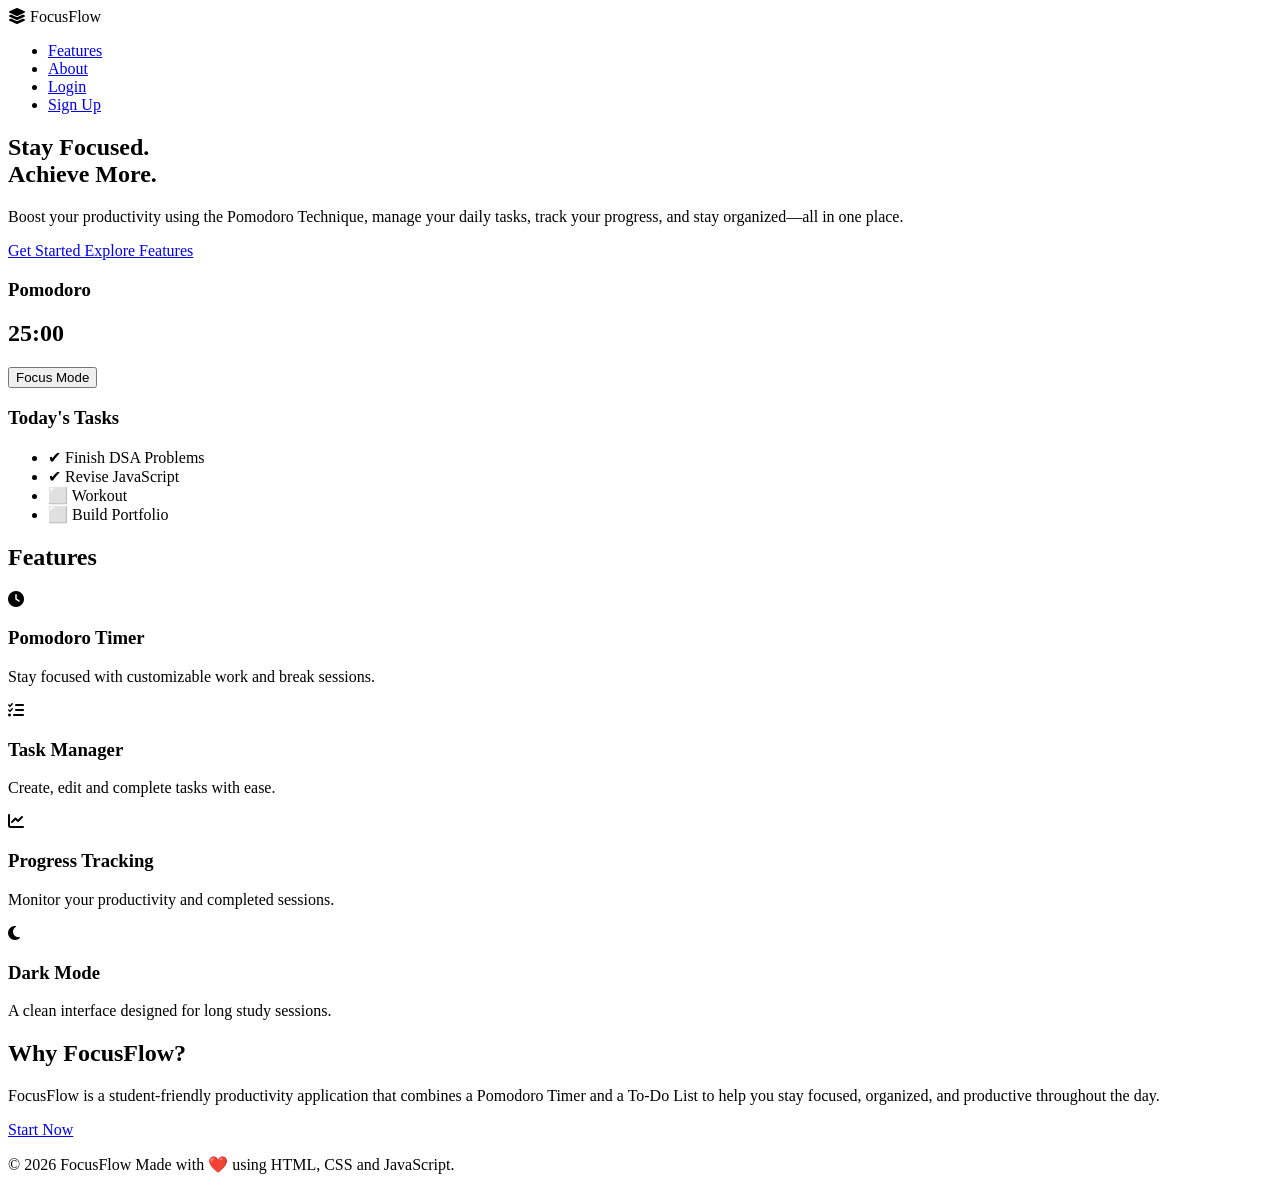
==== index.html @ 0af29053 "Add files via upload" ====
<!DOCTYPE html>
<html lang="en">
<head>
    <meta charset="UTF-8">
    <meta name="viewport" content="width=device-width, initial-scale=1.0">
    <title>FocusFlow | Productivity Dashboard</title>

    <link rel="stylesheet" href="css/style.css">

    <link href="https://fonts.googleapis.com/css2?family=Poppins:wght@300;400;500;600;700&display=swap" rel="stylesheet">

    <link
    rel="stylesheet"
    href="https://cdnjs.cloudflare.com/ajax/libs/font-awesome/6.5.2/css/all.min.css">
</head>

<body>

<nav>

    <div class="logo">

        <i class="fa-solid fa-layer-group"></i>

        <span>FocusFlow</span>

    </div>

    <ul>

        <li><a href="#features">Features</a></li>

        <li><a href="#about">About</a></li>

        <li>

            <a href="login.html" class="login">

                Login

            </a>

        </li>

        <li>

            <a href="signup.html" class="signup">

                Sign Up

            </a>

        </li>

    </ul>

</nav>

<!-- HERO -->

<section class="hero">

<div class="left">

<h1>

Stay Focused.
<br>
Achieve More.

</h1>

<p>

Boost your productivity using the Pomodoro Technique,
manage your daily tasks,
track your progress,
and stay organized—all in one place.

</p>

<div class="buttons">

<a href="signup.html" class="btn-primary">

Get Started

</a>

<a href="#features" class="btn-secondary">

Explore Features

</a>

</div>

</div>

<div class="right">

<div class="preview">

<div class="window-top">

<span class="red"></span>
<span class="yellow"></span>
<span class="green"></span>

</div>

<div class="preview-body">

<div class="timer-box">

<h3>Pomodoro</h3>

<h1>25:00</h1>

<button>Focus Mode</button>

</div>

<div class="task-box">

<h3>Today's Tasks</h3>

<ul>

<li>✔ Finish DSA Problems</li>

<li>✔ Revise JavaScript</li>

<li>⬜ Workout</li>

<li>⬜ Build Portfolio</li>

</ul>

</div>

</div>

</div>

</div>

</section>

<!-- FEATURES -->

<section id="features">

<h2>

Features

</h2>

<div class="cards">

<div class="card">

<i class="fa-solid fa-clock"></i>

<h3>Pomodoro Timer</h3>

<p>

Stay focused with customizable work and break sessions.

</p>

</div>

<div class="card">

<i class="fa-solid fa-list-check"></i>

<h3>Task Manager</h3>

<p>

Create, edit and complete tasks with ease.

</p>

</div>

<div class="card">

<i class="fa-solid fa-chart-line"></i>

<h3>Progress Tracking</h3>

<p>

Monitor your productivity and completed sessions.

</p>

</div>

<div class="card">

<i class="fa-solid fa-moon"></i>

<h3>Dark Mode</h3>

<p>

A clean interface designed for long study sessions.

</p>

</div>

</div>

</section>

<!-- ABOUT -->

<section id="about">

<h2>

Why FocusFlow?

</h2>

<p>

FocusFlow is a student-friendly productivity application
that combines a Pomodoro Timer and a To-Do List
to help you stay focused, organized,
and productive throughout the day.

</p>

<a href="signup.html" class="btn-primary">

Start Now

</a>

</section>

<footer>

<p>

© 2026 FocusFlow

Made with ❤️ using HTML, CSS and JavaScript.

</p>

</footer>

</body>
</html>
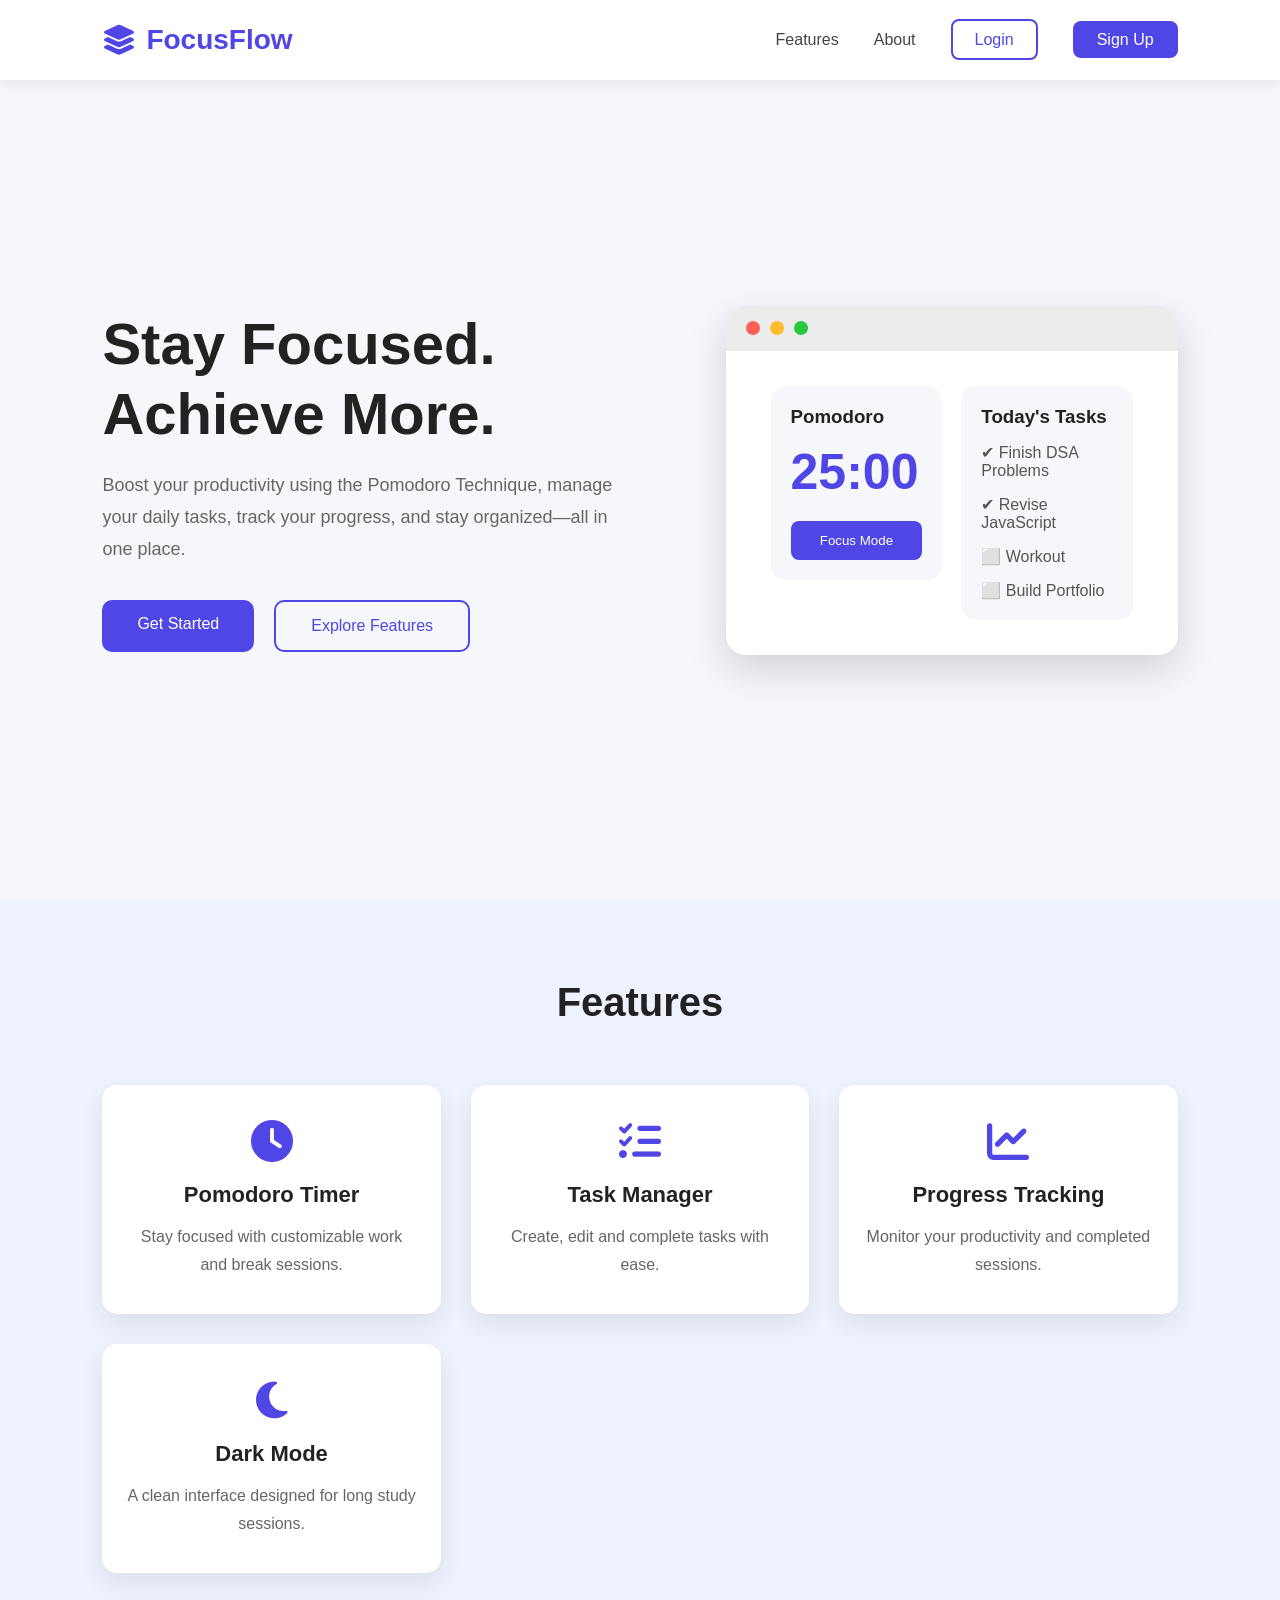
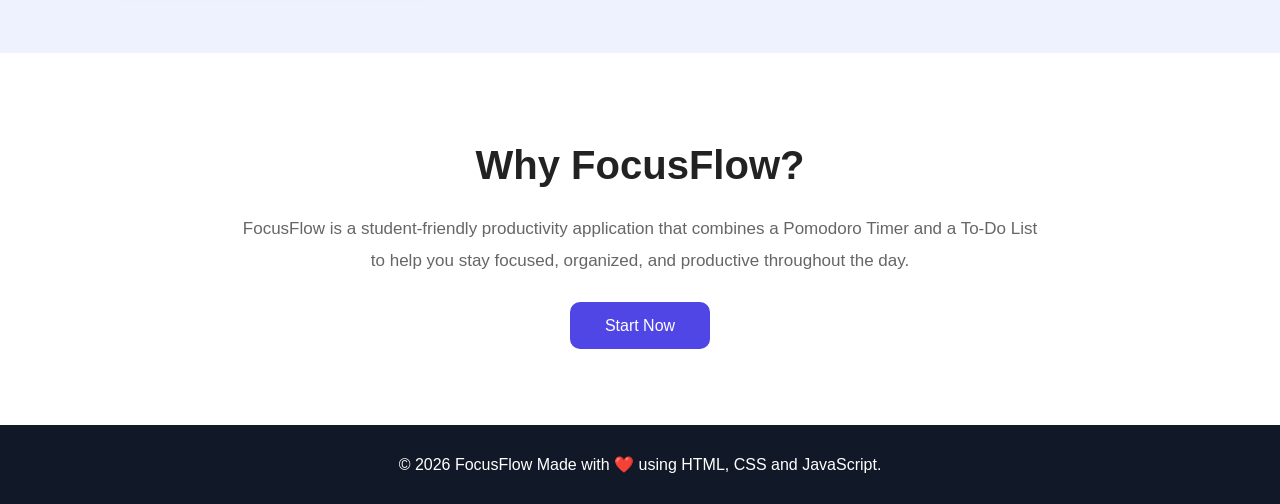
==== commit c443be94: "Add files via upload" ====
--- a/index.html
+++ b/index.html
@@ -5,7 +5,8 @@
     <meta name="viewport" content="width=device-width, initial-scale=1.0">
     <title>FocusFlow | Productivity Dashboard</title>
 
-    <link rel="stylesheet" href="css/style.css">
+    <!-- FIXED: removed css/ -->
+    <link rel="stylesheet" href="style.css">
 
     <link href="https://fonts.googleapis.com/css2?family=Poppins:wght@300;400;500;600;700&display=swap" rel="stylesheet">
 
@@ -21,7 +22,6 @@
     <div class="logo">
 
         <i class="fa-solid fa-layer-group"></i>
-
         <span>FocusFlow</span>
 
     </div>
@@ -29,27 +29,14 @@
     <ul>
 
         <li><a href="#features">Features</a></li>
-
         <li><a href="#about">About</a></li>
 
         <li>
-
-            <a href="login.html" class="login">
-
-                Login
-
-            </a>
-
+            <a href="login.html" class="login">Login</a>
         </li>
 
         <li>
-
-            <a href="signup.html" class="signup">
-
-                Sign Up
-
-            </a>
-
+            <a href="signup.html" class="signup">Sign Up</a>
         </li>
 
     </ul>
@@ -63,35 +50,23 @@
 <div class="left">
 
 <h1>
-
 Stay Focused.
 <br>
 Achieve More.
-
 </h1>
 
 <p>
-
 Boost your productivity using the Pomodoro Technique,
 manage your daily tasks,
 track your progress,
 and stay organized—all in one place.
-
 </p>
 
 <div class="buttons">
 
-<a href="signup.html" class="btn-primary">
+<a href="signup.html" class="btn-primary">Get Started</a>
 
-Get Started
-
-</a>
-
-<a href="#features" class="btn-secondary">
-
-Explore Features
-
-</a>
+<a href="#features" class="btn-secondary">Explore Features</a>
 
 </div>
 
@@ -114,9 +89,7 @@
 <div class="timer-box">
 
 <h3>Pomodoro</h3>
-
 <h1>25:00</h1>
-
 <button>Focus Mode</button>
 
 </div>
@@ -128,11 +101,8 @@
 <ul>
 
 <li>✔ Finish DSA Problems</li>
-
 <li>✔ Revise JavaScript</li>
-
 <li>⬜ Workout</li>
-
 <li>⬜ Build Portfolio</li>
 
 </ul>
@@ -151,68 +121,32 @@
 
 <section id="features">
 
-<h2>
-
-Features
-
-</h2>
+<h2>Features</h2>
 
 <div class="cards">
 
 <div class="card">
-
 <i class="fa-solid fa-clock"></i>
-
 <h3>Pomodoro Timer</h3>
-
-<p>
-
-Stay focused with customizable work and break sessions.
-
-</p>
-
+<p>Stay focused with customizable work and break sessions.</p>
 </div>
 
 <div class="card">
-
 <i class="fa-solid fa-list-check"></i>
-
 <h3>Task Manager</h3>
-
-<p>
-
-Create, edit and complete tasks with ease.
-
-</p>
-
+<p>Create, edit and complete tasks with ease.</p>
 </div>
 
 <div class="card">
-
 <i class="fa-solid fa-chart-line"></i>
-
 <h3>Progress Tracking</h3>
-
-<p>
-
-Monitor your productivity and completed sessions.
-
-</p>
-
+<p>Monitor your productivity and completed sessions.</p>
 </div>
 
 <div class="card">
-
 <i class="fa-solid fa-moon"></i>
-
 <h3>Dark Mode</h3>
-
-<p>
-
-A clean interface designed for long study sessions.
-
-</p>
-
+<p>A clean interface designed for long study sessions.</p>
 </div>
 
 </div>
@@ -223,37 +157,24 @@
 
 <section id="about">
 
-<h2>
-
-Why FocusFlow?
-
-</h2>
+<h2>Why FocusFlow?</h2>
 
 <p>
-
 FocusFlow is a student-friendly productivity application
 that combines a Pomodoro Timer and a To-Do List
 to help you stay focused, organized,
 and productive throughout the day.
-
 </p>
 
-<a href="signup.html" class="btn-primary">
-
-Start Now
-
-</a>
+<a href="signup.html" class="btn-primary">Start Now</a>
 
 </section>
 
 <footer>
 
 <p>
-
 © 2026 FocusFlow
-
 Made with ❤️ using HTML, CSS and JavaScript.
-
 </p>
 
 </footer>
--- a/style.css
+++ b/style.css
@@ -0,0 +1,612 @@
+/* ===========================
+   GOOGLE FONT
+=========================== */
+@import url('https://fonts.googleapis.com/css2?family=Poppins:wght@300;400;500;600;700&display=swap');
+
+/* ===========================
+   RESET
+=========================== */
+
+*{
+    margin:0;
+    padding:0;
+    box-sizing:border-box;
+    scroll-behavior:smooth;
+}
+
+body{
+    font-family:'Poppins',sans-serif;
+    background:#f5f7fb;
+    color:#222;
+}
+
+a{
+    text-decoration:none;
+}
+
+ul{
+    list-style:none;
+}
+
+/* ===========================
+   NAVBAR
+=========================== */
+
+nav{
+    width:100%;
+    height:80px;
+
+    display:flex;
+    justify-content:space-between;
+    align-items:center;
+
+    padding:0 8%;
+
+    position:fixed;
+    top:0;
+
+    background:white;
+
+    box-shadow:0 2px 15px rgba(0,0,0,.08);
+
+    z-index:1000;
+}
+
+.logo{
+
+    display:flex;
+    align-items:center;
+    gap:10px;
+
+    font-size:28px;
+    font-weight:700;
+
+    color:#4f46e5;
+
+}
+
+.logo i{
+
+    font-size:30px;
+
+}
+
+nav ul{
+
+    display:flex;
+    align-items:center;
+
+    gap:35px;
+
+}
+
+nav ul li a{
+
+    color:#444;
+    font-weight:500;
+
+    transition:.3s;
+
+}
+
+nav ul li a:hover{
+
+    color:#4f46e5;
+
+}
+
+/* ===========================
+BUTTONS
+=========================== */
+
+.login{
+
+    padding:10px 22px;
+
+    border:2px solid #4f46e5;
+
+    border-radius:8px;
+
+    color:#4f46e5;
+
+    transition:.3s;
+
+}
+
+.login:hover{
+
+    background:#4f46e5;
+
+    color:white;
+
+}
+
+.signup{
+
+    background:#4f46e5;
+
+    color:white;
+
+    padding:10px 24px;
+
+    border-radius:8px;
+
+    transition:.3s;
+
+}
+
+.signup:hover{
+
+    background:#4338ca;
+
+}
+
+/* ===========================
+HERO
+=========================== */
+
+.hero{
+
+    width:100%;
+
+    min-height:100vh;
+
+    display:flex;
+
+    justify-content:space-between;
+
+    align-items:center;
+
+    padding:130px 8% 70px;
+
+}
+
+.left{
+
+    width:50%;
+
+}
+
+.left h1{
+
+    font-size:58px;
+
+    line-height:70px;
+
+    margin-bottom:20px;
+
+}
+
+.left p{
+
+    color:#666;
+
+    font-size:18px;
+
+    line-height:32px;
+
+    margin-bottom:35px;
+
+}
+
+.buttons{
+
+    display:flex;
+
+    gap:20px;
+
+}
+
+.btn-primary{
+
+    background:#4f46e5;
+
+    color:white;
+
+    padding:15px 35px;
+
+    border-radius:10px;
+
+    transition:.3s;
+
+}
+
+.btn-primary:hover{
+
+    background:#4338ca;
+
+}
+
+.btn-secondary{
+
+    border:2px solid #4f46e5;
+
+    color:#4f46e5;
+
+    padding:15px 35px;
+
+    border-radius:10px;
+
+    transition:.3s;
+
+}
+
+.btn-secondary:hover{
+
+    background:#4f46e5;
+
+    color:white;
+
+}
+
+/* ===========================
+RIGHT SIDE
+=========================== */
+
+.right{
+
+    width:42%;
+
+    display:flex;
+
+    justify-content:center;
+
+}
+
+.preview{
+
+    width:100%;
+
+    background:white;
+
+    border-radius:20px;
+
+    box-shadow:0 15px 40px rgba(0,0,0,.15);
+
+    overflow:hidden;
+
+}
+
+.window-top{
+
+    height:45px;
+
+    background:#ececec;
+
+    display:flex;
+
+    align-items:center;
+
+    gap:10px;
+
+    padding-left:20px;
+
+}
+
+.red,
+.yellow,
+.green{
+
+    width:14px;
+
+    height:14px;
+
+    border-radius:50%;
+
+}
+
+.red{
+
+    background:#ff5f56;
+
+}
+
+.yellow{
+
+    background:#ffbd2e;
+
+}
+
+.green{
+
+    background:#27c93f;
+
+}
+
+.preview-body{
+
+    display:flex;
+
+    justify-content:space-around;
+
+    align-items:flex-start;
+
+    padding:35px;
+
+}
+
+.timer-box,
+.task-box{
+
+    width:45%;
+
+    background:#f5f7fb;
+
+    padding:20px;
+
+    border-radius:15px;
+
+}
+
+.timer-box h3,
+.task-box h3{
+
+    margin-bottom:15px;
+
+}
+
+.timer-box h1{
+
+    font-size:50px;
+
+    color:#4f46e5;
+
+    margin-bottom:20px;
+
+}
+
+.timer-box button{
+
+    width:100%;
+
+    padding:12px;
+
+    border:none;
+
+    background:#4f46e5;
+
+    color:white;
+
+    border-radius:8px;
+
+}
+
+.task-box ul{
+
+    display:flex;
+
+    flex-direction:column;
+
+    gap:15px;
+
+    color:#555;
+
+}
+/* ===========================
+   FEATURES SECTION
+=========================== */
+
+#features{
+    padding:80px 8%;
+    background:#eef2ff;
+}
+
+#features h2{
+    text-align:center;
+    font-size:40px;
+    margin-bottom:60px;
+    color:#222;
+}
+
+.cards{
+    display:grid;
+    grid-template-columns:repeat(auto-fit,minmax(250px,1fr));
+    gap:30px;
+}
+
+.card{
+    background:#fff;
+    padding:35px 25px;
+    border-radius:15px;
+    text-align:center;
+    box-shadow:0 10px 25px rgba(0,0,0,.08);
+    transition:0.3s ease;
+}
+
+.card:hover{
+    transform:translateY(-10px);
+    box-shadow:0 18px 35px rgba(0,0,0,.15);
+}
+
+.card i{
+    font-size:42px;
+    color:#4f46e5;
+    margin-bottom:20px;
+}
+
+.card h3{
+    margin-bottom:15px;
+    font-size:22px;
+}
+
+.card p{
+    color:#666;
+    line-height:28px;
+}
+
+/* ===========================
+   ABOUT
+=========================== */
+
+#about{
+    padding:90px 8%;
+    text-align:center;
+    background:white;
+}
+
+#about h2{
+    font-size:40px;
+    margin-bottom:25px;
+}
+
+#about p{
+    max-width:800px;
+    margin:auto;
+    line-height:32px;
+    color:#666;
+    margin-bottom:40px;
+    font-size:17px;
+}
+
+/* ===========================
+   FOOTER
+=========================== */
+
+footer{
+    background:#111827;
+    color:white;
+    text-align:center;
+    padding:30px;
+}
+
+/* ===========================
+   ANIMATIONS
+=========================== */
+
+.hero .left{
+    animation:slideLeft 1s ease;
+}
+
+.hero .right{
+    animation:slideRight 1s ease;
+}
+
+@keyframes slideLeft{
+    from{
+        opacity:0;
+        transform:translateX(-80px);
+    }
+
+    to{
+        opacity:1;
+        transform:translateX(0);
+    }
+}
+
+@keyframes slideRight{
+    from{
+        opacity:0;
+        transform:translateX(80px);
+    }
+
+    to{
+        opacity:1;
+        transform:translateX(0);
+    }
+}
+
+.card{
+    animation:fadeUp 1s ease;
+}
+
+@keyframes fadeUp{
+
+    from{
+        opacity:0;
+        transform:translateY(50px);
+    }
+
+    to{
+        opacity:1;
+        transform:translateY(0);
+    }
+
+}
+
+/* ===========================
+   RESPONSIVE
+=========================== */
+
+@media(max-width:1000px){
+
+    .hero{
+
+        flex-direction:column;
+        gap:60px;
+        text-align:center;
+
+    }
+
+    .left{
+
+        width:100%;
+
+    }
+
+    .right{
+
+        width:100%;
+
+    }
+
+    .buttons{
+
+        justify-content:center;
+
+    }
+
+}
+
+@media(max-width:768px){
+
+    nav{
+
+        flex-direction:column;
+        height:auto;
+        padding:20px;
+
+    }
+
+    nav ul{
+
+        flex-direction:column;
+        gap:20px;
+        margin-top:20px;
+
+    }
+
+    .hero{
+
+        padding-top:180px;
+
+    }
+
+    .left h1{
+
+        font-size:42px;
+        line-height:55px;
+
+    }
+
+    .preview-body{
+
+        flex-direction:column;
+        gap:20px;
+
+    }
+
+    .timer-box,
+    .task-box{
+
+        width:100%;
+
+    }
+
+    #features h2,
+    #about h2{
+
+        font-size:32px;
+
+    }
+
+}
